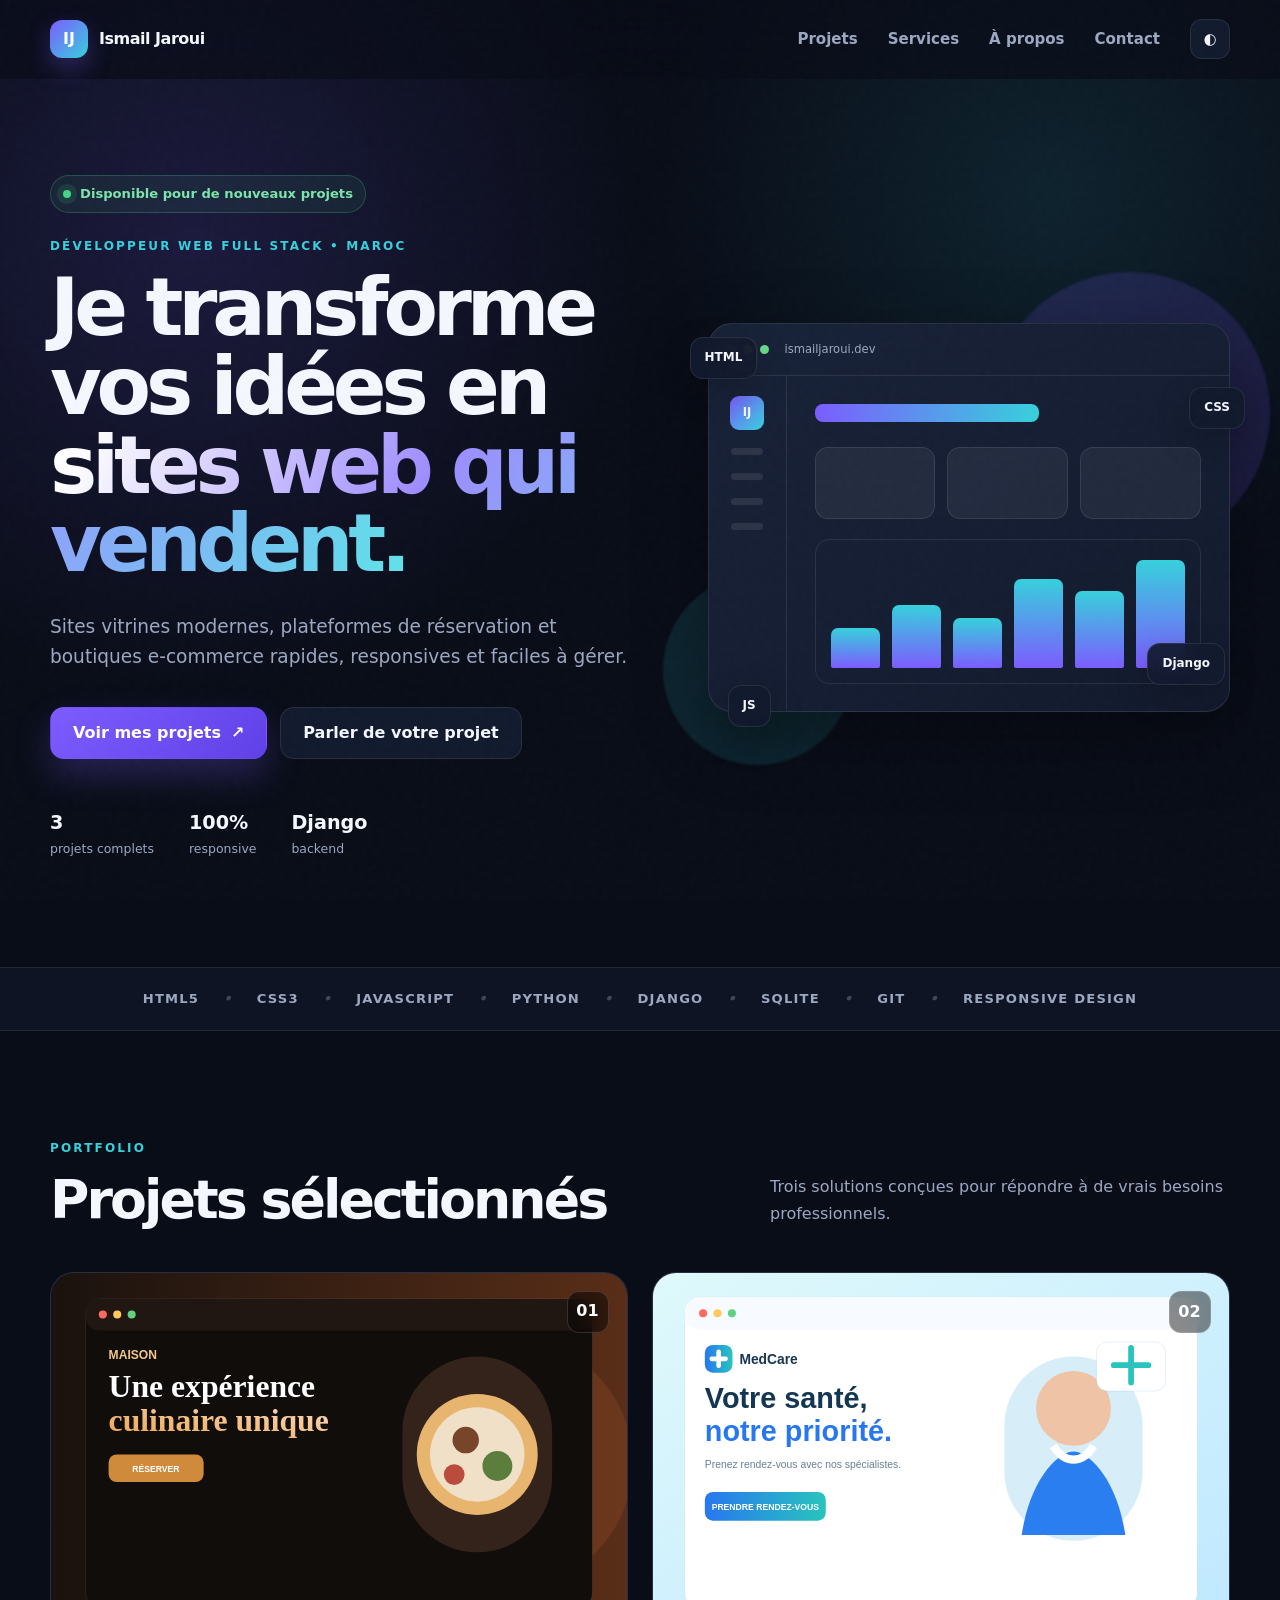
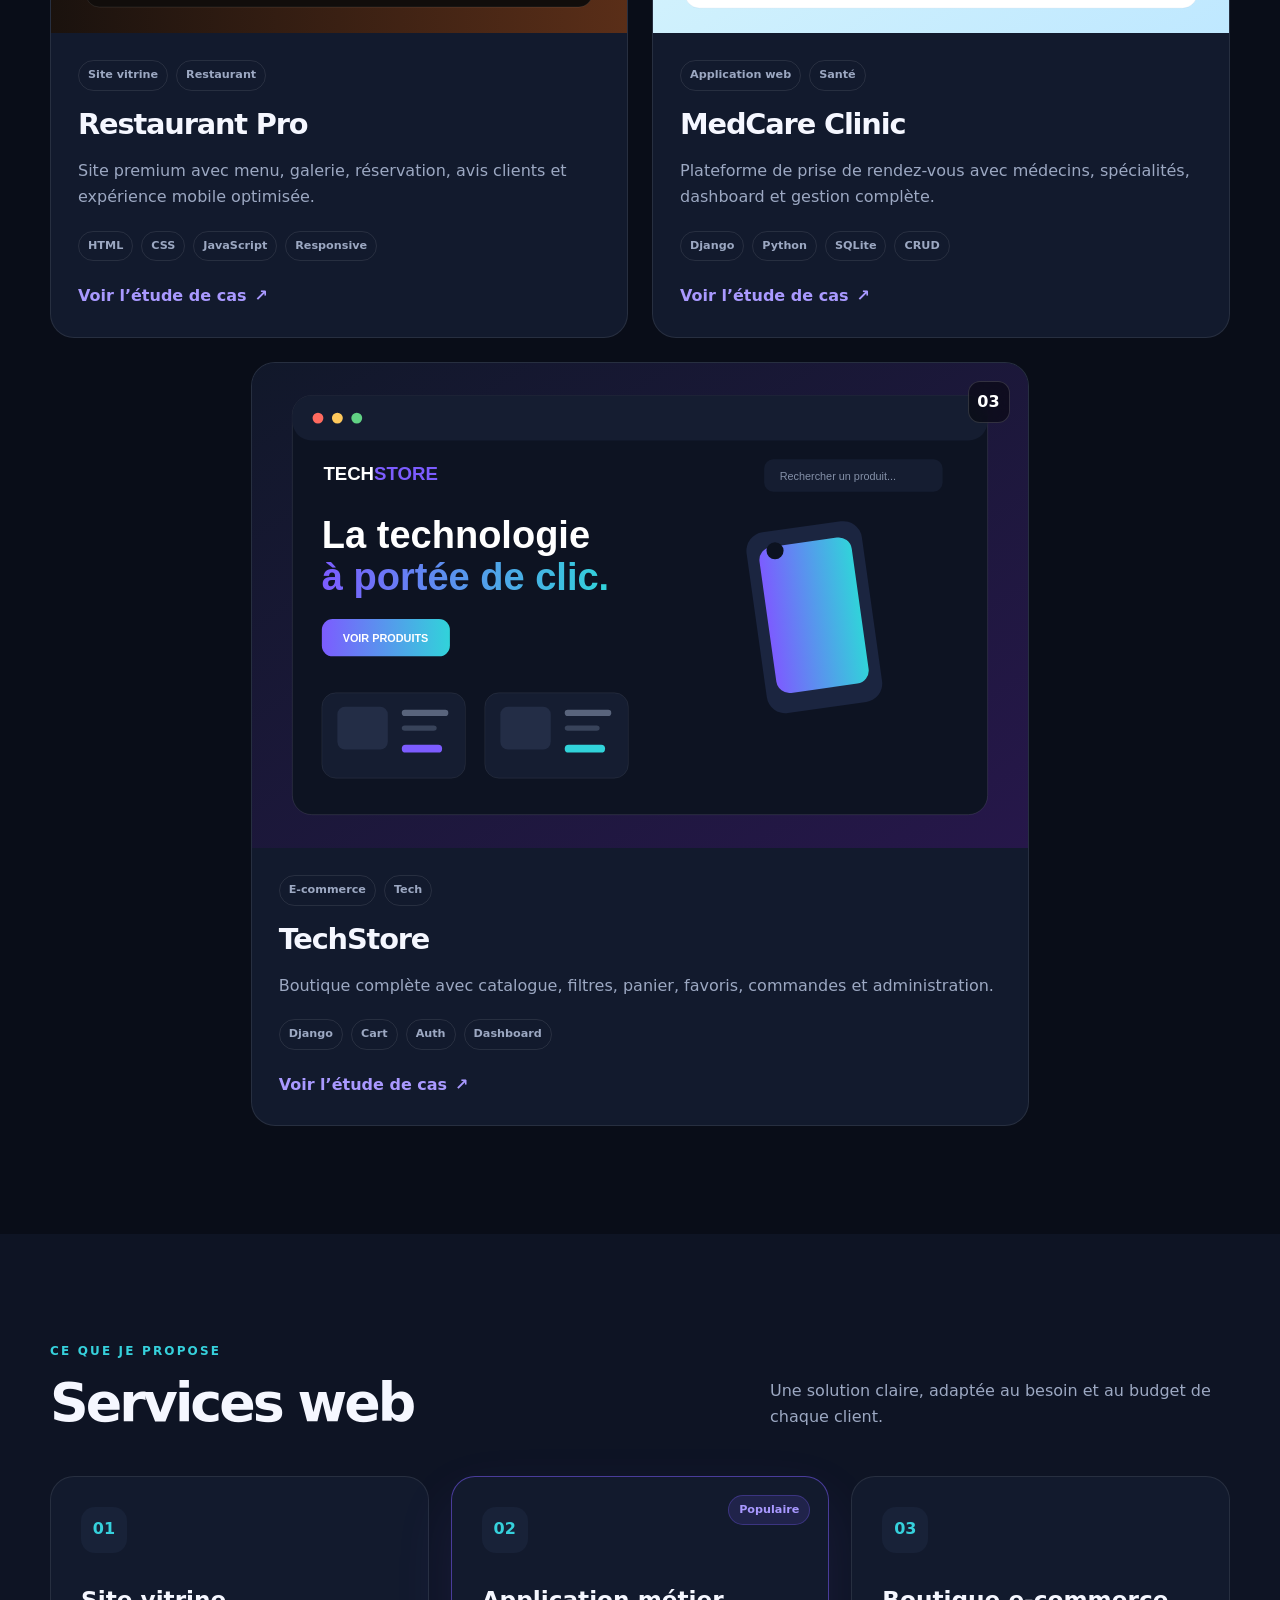
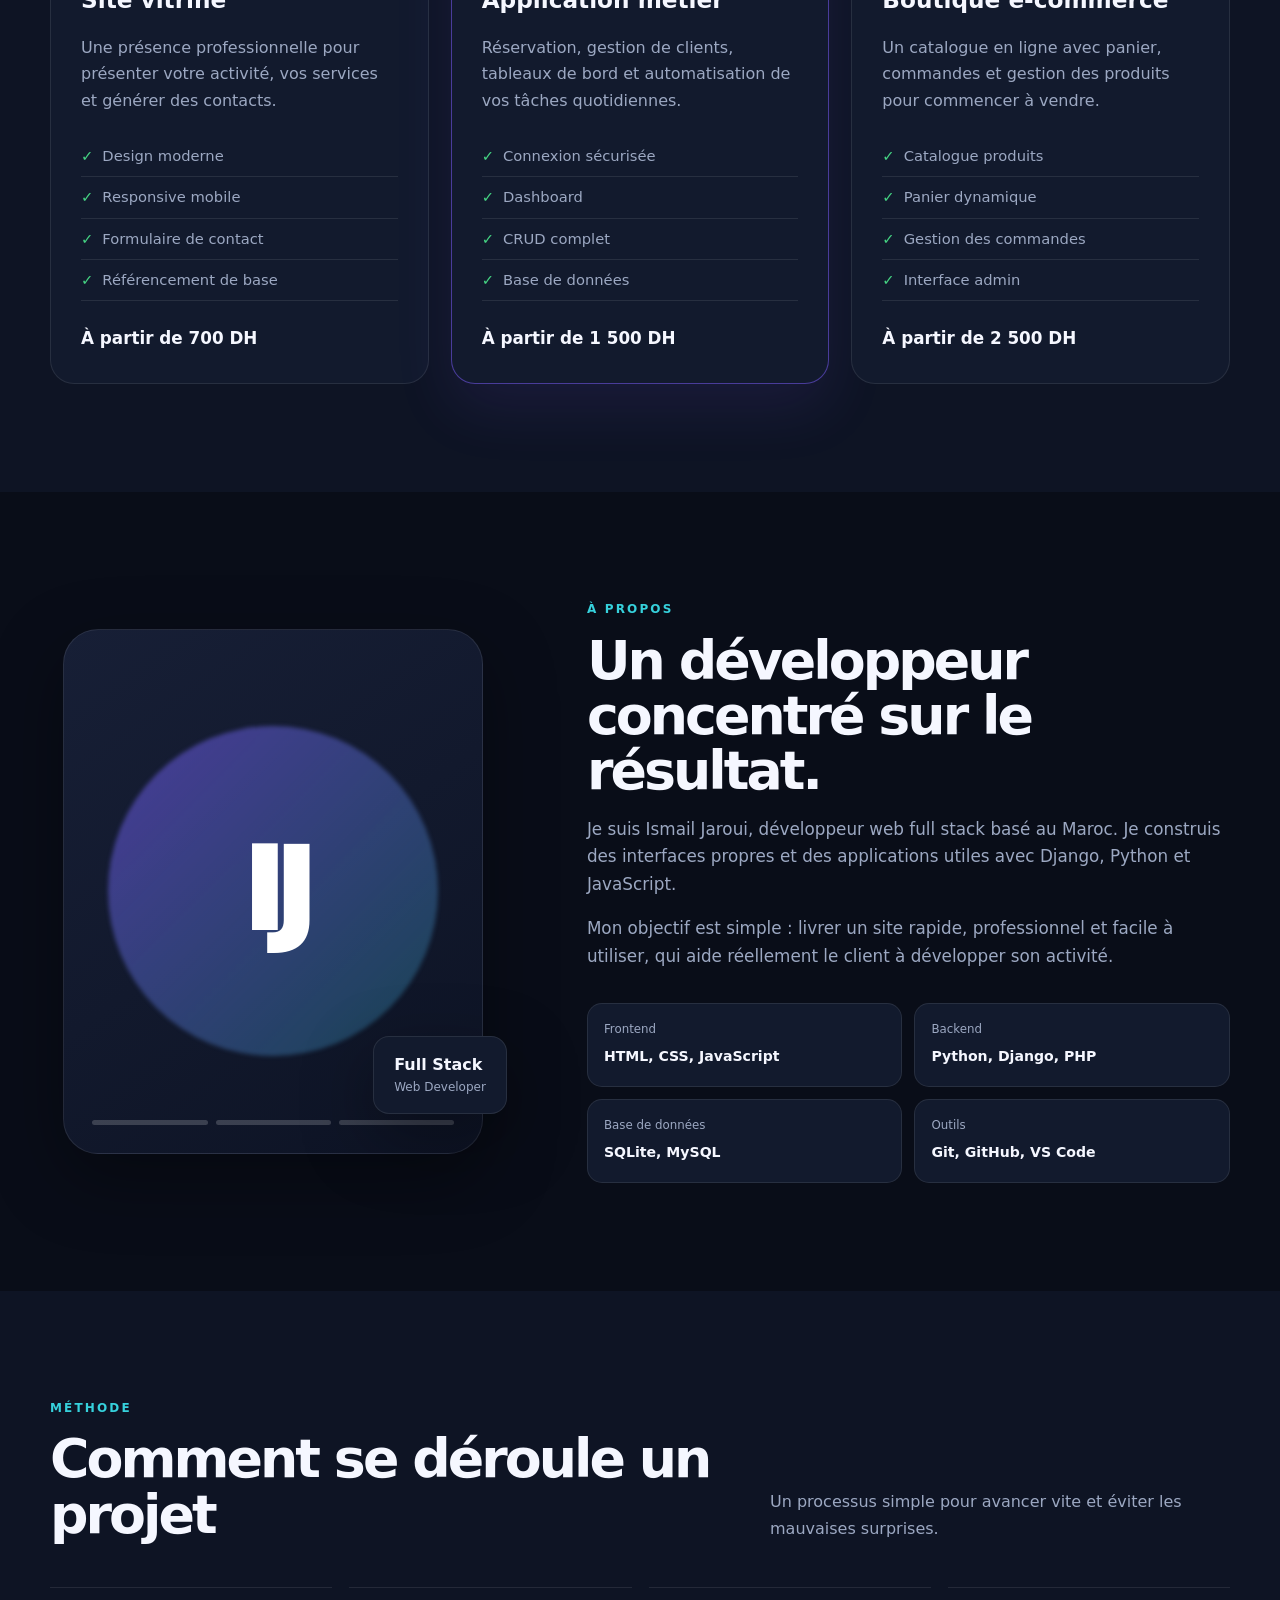
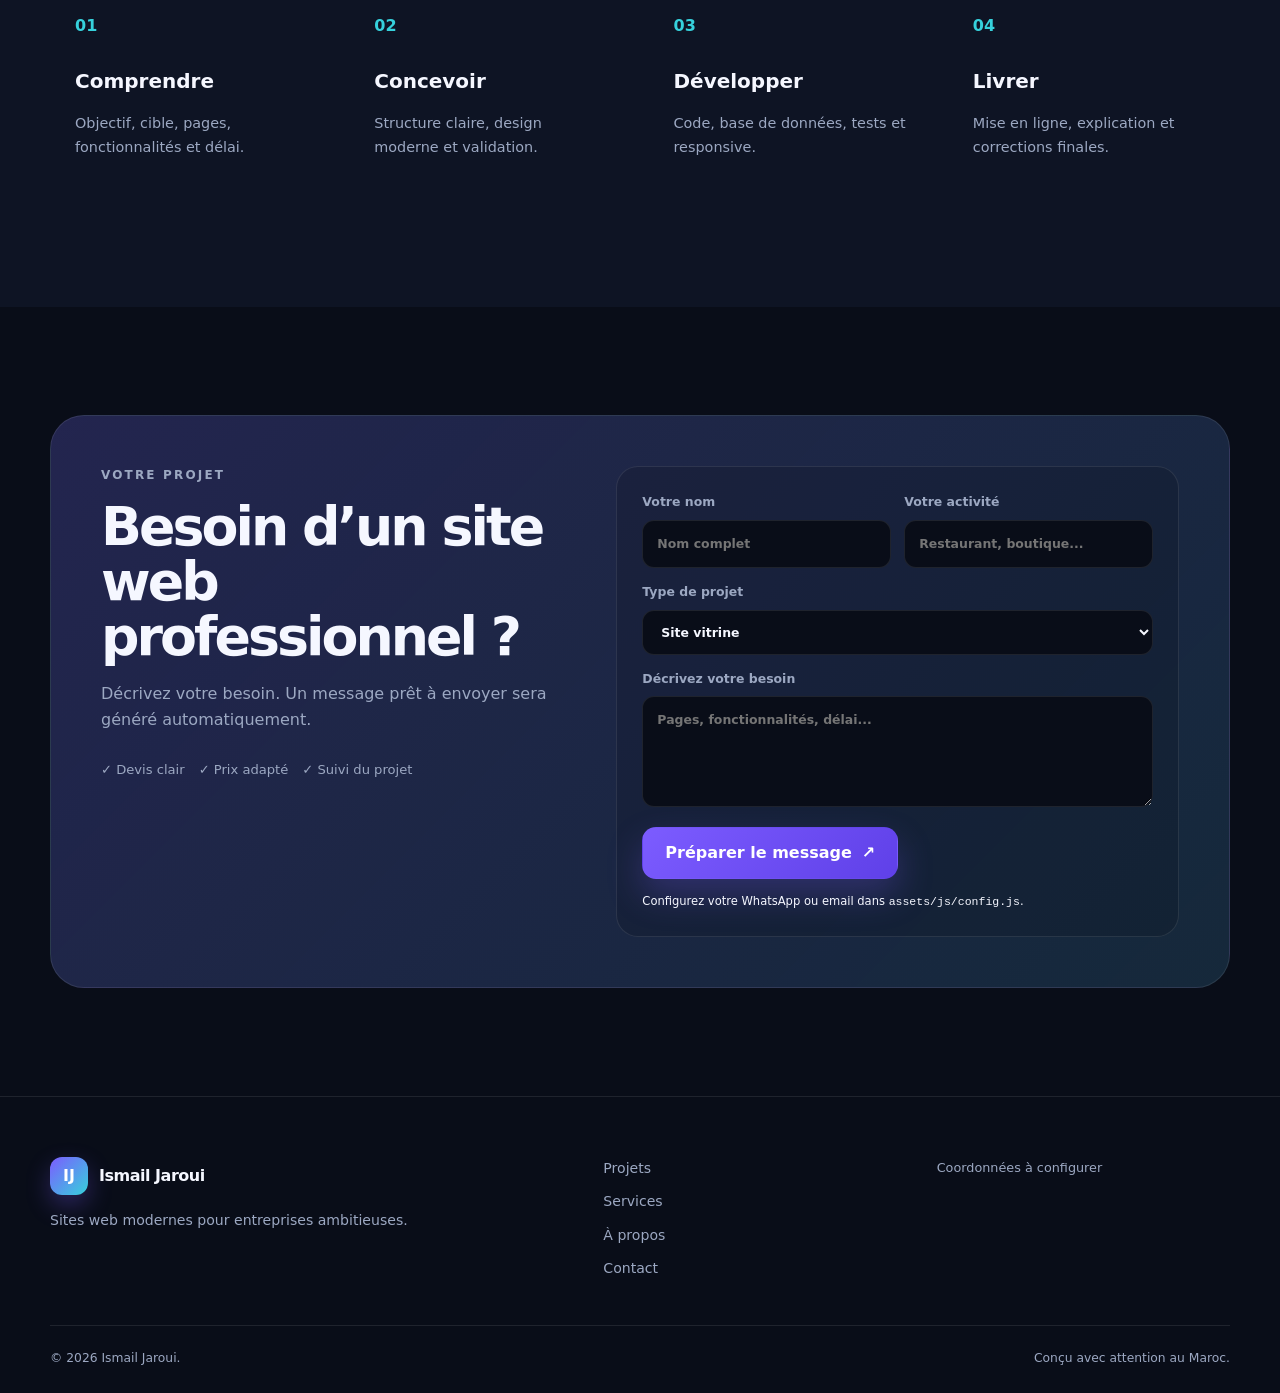
==== index.html @ acb20254 "Add professional portfolio" ====
<!doctype html>
<html lang="fr" data-theme="dark">
<head>
  <meta charset="utf-8">
  <meta name="viewport" content="width=device-width, initial-scale=1">
  <meta name="description" content="Portfolio d'Ismail Jaroui, développeur web full stack au Maroc. Sites vitrines, plateformes de réservation et boutiques e-commerce.">
  <meta name="theme-color" content="#0b1020">
  <title>Ismail Jaroui — Développeur Web Full Stack</title>
  <link rel="icon" href="assets/images/favicon.svg" type="image/svg+xml">
  <link rel="stylesheet" href="assets/css/style.css">
</head>
<body>
  <a class="skip-link" href="#main">Aller au contenu</a>
  <div class="noise" aria-hidden="true"></div>

  <header class="site-header" id="top">
    <div class="container nav-wrap">
      <a class="brand" href="#top" aria-label="Accueil Ismail Jaroui">
        <span class="brand-mark">IJ</span>
        <span class="brand-text">Ismail Jaroui</span>
      </a>
      <button class="nav-toggle" type="button" aria-label="Ouvrir le menu" aria-expanded="false">
        <span></span><span></span><span></span>
      </button>
      <nav class="main-nav" aria-label="Navigation principale">
        <a href="#projets">Projets</a>
        <a href="#services">Services</a>
        <a href="#apropos">À propos</a>
        <a href="#contact">Contact</a>
        <button class="theme-toggle" type="button" aria-label="Changer le thème"><span>◐</span></button>
      </nav>
    </div>
  </header>

  <main id="main">
    <section class="hero section">
      <div class="container hero-grid">
        <div class="hero-copy reveal">
          <div class="status-pill"><span></span> Disponible pour de nouveaux projets</div>
          <p class="eyebrow">Développeur Web Full Stack • Maroc</p>
          <h1>Je transforme vos idées en <span class="gradient-text">sites web qui vendent.</span></h1>
          <p class="hero-lead">Sites vitrines modernes, plateformes de réservation et boutiques e-commerce rapides, responsives et faciles à gérer.</p>
          <div class="hero-actions">
            <a class="btn btn-primary" href="#projets">Voir mes projets <span>↗</span></a>
            <a class="btn btn-secondary" href="#contact">Parler de votre projet</a>
          </div>
          <div class="hero-stats" aria-label="Chiffres clés">
            <div><strong>3</strong><span>projets complets</span></div>
            <div><strong>100%</strong><span>responsive</span></div>
            <div><strong>Django</strong><span>backend</span></div>
          </div>
        </div>

        <div class="hero-visual reveal delay-1" aria-label="Aperçu du travail">
          <div class="orb orb-one"></div><div class="orb orb-two"></div>
          <div class="browser-card floating-card">
            <div class="browser-top"><i></i><i></i><i></i><span>ismailjaroui.dev</span></div>
            <div class="browser-body">
              <div class="mini-sidebar">
                <div class="mini-logo">IJ</div>
                <span></span><span></span><span></span><span></span>
              </div>
              <div class="mini-content">
                <div class="mini-header"></div>
                <div class="mini-metrics"><b></b><b></b><b></b></div>
                <div class="mini-chart"><span></span><span></span><span></span><span></span><span></span><span></span></div>
              </div>
            </div>
          </div>
          <div class="tech-badge badge-html">HTML</div>
          <div class="tech-badge badge-css">CSS</div>
          <div class="tech-badge badge-js">JS</div>
          <div class="tech-badge badge-django">Django</div>
        </div>
      </div>
    </section>

    <section class="trust-strip" aria-label="Technologies utilisées">
      <div class="container marquee">
        <span>HTML5</span><i>•</i><span>CSS3</span><i>•</i><span>JavaScript</span><i>•</i><span>Python</span><i>•</i><span>Django</span><i>•</i><span>SQLite</span><i>•</i><span>Git</span><i>•</i><span>Responsive Design</span>
      </div>
    </section>

    <section class="section" id="projets">
      <div class="container">
        <div class="section-head reveal">
          <div><p class="eyebrow">Portfolio</p><h2>Projets sélectionnés</h2></div>
          <p>Trois solutions conçues pour répondre à de vrais besoins professionnels.</p>
        </div>

        <div class="project-grid">
          <article class="project-card reveal">
            <a class="project-media restaurant" href="projects/restaurant.html" aria-label="Voir le projet Restaurant Pro">
              <img src="assets/images/restaurant-preview.svg" alt="Aperçu du site Restaurant Pro">
              <span class="project-number">01</span>
            </a>
            <div class="project-body">
              <div class="project-meta"><span>Site vitrine</span><span>Restaurant</span></div>
              <h3>Restaurant Pro</h3>
              <p>Site premium avec menu, galerie, réservation, avis clients et expérience mobile optimisée.</p>
              <div class="tags"><span>HTML</span><span>CSS</span><span>JavaScript</span><span>Responsive</span></div>
              <a class="text-link" href="projects/restaurant.html">Voir l’étude de cas <span>↗</span></a>
            </div>
          </article>

          <article class="project-card reveal delay-1">
            <a class="project-media medcare" href="projects/medcare.html" aria-label="Voir le projet MedCare Clinic">
              <img src="assets/images/medcare-preview.svg" alt="Aperçu de MedCare Clinic">
              <span class="project-number">02</span>
            </a>
            <div class="project-body">
              <div class="project-meta"><span>Application web</span><span>Santé</span></div>
              <h3>MedCare Clinic</h3>
              <p>Plateforme de prise de rendez-vous avec médecins, spécialités, dashboard et gestion complète.</p>
              <div class="tags"><span>Django</span><span>Python</span><span>SQLite</span><span>CRUD</span></div>
              <a class="text-link" href="projects/medcare.html">Voir l’étude de cas <span>↗</span></a>
            </div>
          </article>

          <article class="project-card reveal delay-2">
            <a class="project-media techstore" href="projects/techstore.html" aria-label="Voir le projet TechStore">
              <img src="assets/images/techstore-preview.svg" alt="Aperçu de TechStore E-commerce">
              <span class="project-number">03</span>
            </a>
            <div class="project-body">
              <div class="project-meta"><span>E-commerce</span><span>Tech</span></div>
              <h3>TechStore</h3>
              <p>Boutique complète avec catalogue, filtres, panier, favoris, commandes et administration.</p>
              <div class="tags"><span>Django</span><span>Cart</span><span>Auth</span><span>Dashboard</span></div>
              <a class="text-link" href="projects/techstore.html">Voir l’étude de cas <span>↗</span></a>
            </div>
          </article>
        </div>
      </div>
    </section>

    <section class="section services-section" id="services">
      <div class="container">
        <div class="section-head reveal">
          <div><p class="eyebrow">Ce que je propose</p><h2>Services web</h2></div>
          <p>Une solution claire, adaptée au besoin et au budget de chaque client.</p>
        </div>
        <div class="services-grid">
          <article class="service-card reveal"><span class="service-icon">01</span><h3>Site vitrine</h3><p>Une présence professionnelle pour présenter votre activité, vos services et générer des contacts.</p><ul><li>Design moderne</li><li>Responsive mobile</li><li>Formulaire de contact</li><li>Référencement de base</li></ul><strong>À partir de 700 DH</strong></article>
          <article class="service-card featured reveal delay-1"><div class="popular">Populaire</div><span class="service-icon">02</span><h3>Application métier</h3><p>Réservation, gestion de clients, tableaux de bord et automatisation de vos tâches quotidiennes.</p><ul><li>Connexion sécurisée</li><li>Dashboard</li><li>CRUD complet</li><li>Base de données</li></ul><strong>À partir de 1 500 DH</strong></article>
          <article class="service-card reveal delay-2"><span class="service-icon">03</span><h3>Boutique e-commerce</h3><p>Un catalogue en ligne avec panier, commandes et gestion des produits pour commencer à vendre.</p><ul><li>Catalogue produits</li><li>Panier dynamique</li><li>Gestion des commandes</li><li>Interface admin</li></ul><strong>À partir de 2 500 DH</strong></article>
        </div>
      </div>
    </section>

    <section class="section about-section" id="apropos">
      <div class="container about-grid">
        <div class="about-visual reveal">
          <div class="portrait-card">
            <div class="portrait-initials">IJ</div>
            <div class="portrait-lines"><span></span><span></span><span></span></div>
          </div>
          <div class="experience-chip"><strong>Full Stack</strong><span>Web Developer</span></div>
        </div>
        <div class="about-copy reveal delay-1">
          <p class="eyebrow">À propos</p>
          <h2>Un développeur concentré sur le résultat.</h2>
          <p>Je suis Ismail Jaroui, développeur web full stack basé au Maroc. Je construis des interfaces propres et des applications utiles avec Django, Python et JavaScript.</p>
          <p>Mon objectif est simple : livrer un site rapide, professionnel et facile à utiliser, qui aide réellement le client à développer son activité.</p>
          <div class="skill-list">
            <div><span>Frontend</span><strong>HTML, CSS, JavaScript</strong></div>
            <div><span>Backend</span><strong>Python, Django, PHP</strong></div>
            <div><span>Base de données</span><strong>SQLite, MySQL</strong></div>
            <div><span>Outils</span><strong>Git, GitHub, VS Code</strong></div>
          </div>
        </div>
      </div>
    </section>

    <section class="section process-section">
      <div class="container">
        <div class="section-head reveal"><div><p class="eyebrow">Méthode</p><h2>Comment se déroule un projet</h2></div><p>Un processus simple pour avancer vite et éviter les mauvaises surprises.</p></div>
        <div class="process-grid">
          <div class="process-step reveal"><span>01</span><h3>Comprendre</h3><p>Objectif, cible, pages, fonctionnalités et délai.</p></div>
          <div class="process-step reveal delay-1"><span>02</span><h3>Concevoir</h3><p>Structure claire, design moderne et validation.</p></div>
          <div class="process-step reveal delay-2"><span>03</span><h3>Développer</h3><p>Code, base de données, tests et responsive.</p></div>
          <div class="process-step reveal delay-3"><span>04</span><h3>Livrer</h3><p>Mise en ligne, explication et corrections finales.</p></div>
        </div>
      </div>
    </section>

    <section class="section contact-section" id="contact">
      <div class="container contact-card reveal">
        <div class="contact-copy">
          <p class="eyebrow">Votre projet</p>
          <h2>Besoin d’un site web professionnel ?</h2>
          <p>Décrivez votre besoin. Un message prêt à envoyer sera généré automatiquement.</p>
          <div class="contact-points"><span>✓ Devis clair</span><span>✓ Prix adapté</span><span>✓ Suivi du projet</span></div>
        </div>
        <form class="contact-form" id="contactForm">
          <div class="form-row">
            <label>Votre nom<input type="text" id="name" placeholder="Nom complet" required></label>
            <label>Votre activité<input type="text" id="business" placeholder="Restaurant, boutique..." required></label>
          </div>
          <label>Type de projet<select id="projectType"><option>Site vitrine</option><option>Application de réservation</option><option>Boutique e-commerce</option><option>Autre projet</option></select></label>
          <label>Décrivez votre besoin<textarea id="message" rows="4" placeholder="Pages, fonctionnalités, délai..." required></textarea></label>
          <div class="form-actions">
            <button class="btn btn-primary" type="submit">Préparer le message <span>↗</span></button>
            <button class="btn btn-secondary hidden" type="button" id="copyMessage">Copier le message</button>
          </div>
          <p class="form-note" id="formNote">Configurez votre WhatsApp ou email dans <code>assets/js/config.js</code>.</p>
        </form>
      </div>
    </section>
  </main>

  <footer class="site-footer">
    <div class="container footer-grid">
      <div><a class="brand" href="#top"><span class="brand-mark">IJ</span><span class="brand-text">Ismail Jaroui</span></a><p>Sites web modernes pour entreprises ambitieuses.</p></div>
      <div class="footer-links"><a href="#projets">Projets</a><a href="#services">Services</a><a href="#apropos">À propos</a><a href="#contact">Contact</a></div>
      <div class="social-links" id="socialLinks"></div>
    </div>
    <div class="container footer-bottom"><span>© <span id="year"></span> Ismail Jaroui.</span><span>Conçu avec attention au Maroc.</span></div>
  </footer>

  <div class="toast" id="toast" role="status" aria-live="polite"></div>
  <script src="assets/js/config.js"></script>
  <script src="assets/js/main.js"></script>
</body>
</html>
---- assets/css/style.css ----
:root{--bg:#090d18;--bg-2:#0e1424;--surface:#121a2d;--surface-2:#182238;--text:#f5f7ff;--muted:#9ca8c2;--line:rgba(255,255,255,.09);--primary:#7c5cff;--primary-2:#36d1dc;--success:#45d483;--shadow:0 24px 70px rgba(0,0,0,.35);--radius:24px;--container:1180px}
html[data-theme="light"]{--bg:#f5f7fb;--bg-2:#eef1f7;--surface:#fff;--surface-2:#f4f6fb;--text:#11172a;--muted:#667089;--line:rgba(17,23,42,.1);--shadow:0 24px 70px rgba(34,47,74,.12)}
*{box-sizing:border-box}html{scroll-behavior:smooth}body{margin:0;background:var(--bg);color:var(--text);font-family:Inter,ui-sans-serif,system-ui,-apple-system,BlinkMacSystemFont,"Segoe UI",sans-serif;line-height:1.65;overflow-x:hidden}a{color:inherit;text-decoration:none}img{max-width:100%;display:block}button,input,select,textarea{font:inherit}.container{width:min(calc(100% - 40px),var(--container));margin:auto}.section{padding:108px 0}.noise{position:fixed;inset:0;opacity:.025;pointer-events:none;z-index:999;background-image:url("data:image/svg+xml,%3Csvg viewBox='0 0 180 180' xmlns='http://www.w3.org/2000/svg'%3E%3Cfilter id='n'%3E%3CfeTurbulence type='fractalNoise' baseFrequency='.8' numOctaves='3' stitchTiles='stitch'/%3E%3C/filter%3E%3Crect width='100%25' height='100%25' filter='url(%23n)' opacity='.8'/%3E%3C/svg%3E")}.skip-link{position:fixed;left:10px;top:-100px;background:#fff;color:#000;padding:10px 14px;z-index:1000}.skip-link:focus{top:10px}.site-header{position:fixed;top:0;left:0;right:0;z-index:100;background:rgba(9,13,24,.68);backdrop-filter:blur(18px);border-bottom:1px solid transparent;transition:.25s}.site-header.scrolled{border-color:var(--line);background:rgba(9,13,24,.88)}html[data-theme="light"] .site-header{background:rgba(245,247,251,.8)}.nav-wrap{height:78px;display:flex;align-items:center;justify-content:space-between}.brand{display:inline-flex;align-items:center;gap:11px;font-weight:800}.brand-mark{width:38px;height:38px;border-radius:12px;display:grid;place-items:center;color:#fff;background:linear-gradient(135deg,var(--primary),var(--primary-2));box-shadow:0 10px 25px rgba(124,92,255,.3)}.brand-text{letter-spacing:-.03em}.main-nav{display:flex;align-items:center;gap:30px;font-size:.94rem;font-weight:650}.main-nav>a{color:var(--muted);transition:.2s}.main-nav>a:hover{color:var(--text)}.theme-toggle{width:40px;height:40px;border:1px solid var(--line);color:var(--text);background:var(--surface);border-radius:12px;cursor:pointer}.nav-toggle{display:none;border:0;background:none;padding:8px}.nav-toggle span{display:block;width:24px;height:2px;background:var(--text);margin:5px}.hero{min-height:880px;padding-top:175px;display:flex;align-items:center;background:radial-gradient(circle at 15% 25%,rgba(124,92,255,.16),transparent 34%),radial-gradient(circle at 82% 20%,rgba(54,209,220,.11),transparent 30%)}.hero-grid{display:grid;grid-template-columns:1.05fr .95fr;align-items:center;gap:80px}.status-pill{display:inline-flex;align-items:center;gap:9px;border:1px solid rgba(69,212,131,.25);background:rgba(69,212,131,.08);color:#7ce5aa;padding:7px 12px;border-radius:999px;font-size:.82rem;font-weight:700;margin-bottom:24px}.status-pill span{width:8px;height:8px;border-radius:50%;background:var(--success);box-shadow:0 0 0 6px rgba(69,212,131,.12)}.eyebrow{text-transform:uppercase;letter-spacing:.18em;font-size:.75rem;font-weight:800;color:var(--primary-2);margin:0 0 13px}.hero h1{font-size:clamp(3.2rem,6.2vw,6.3rem);line-height:.99;letter-spacing:-.065em;margin:0 0 28px;max-width:870px}.gradient-text{background:linear-gradient(120deg,#fff 5%,#9e8cff 44%,#5ee4e9);-webkit-background-clip:text;background-clip:text;color:transparent}html[data-theme="light"] .gradient-text{background:linear-gradient(120deg,#11172a,#6b48ff,#008f9a);-webkit-background-clip:text;background-clip:text;color:transparent}.hero-lead{font-size:1.16rem;color:var(--muted);max-width:650px;margin:0 0 34px}.hero-actions{display:flex;gap:13px;flex-wrap:wrap}.btn{display:inline-flex;align-items:center;justify-content:center;gap:10px;min-height:52px;padding:0 22px;border-radius:14px;border:1px solid transparent;font-weight:800;cursor:pointer;transition:transform .2s,box-shadow .2s,border .2s}.btn:hover{transform:translateY(-2px)}.btn-primary{color:#fff;background:linear-gradient(135deg,var(--primary),#5f40e8);box-shadow:0 16px 35px rgba(124,92,255,.26)}.btn-secondary{background:var(--surface);border-color:var(--line);color:var(--text)}.hero-stats{display:flex;gap:35px;margin-top:48px}.hero-stats div{display:flex;flex-direction:column}.hero-stats strong{font-size:1.2rem}.hero-stats span{font-size:.78rem;color:var(--muted)}.hero-visual{position:relative;min-height:520px;display:grid;place-items:center}.browser-card{width:100%;max-width:550px;border:1px solid var(--line);border-radius:24px;background:linear-gradient(145deg,var(--surface-2),var(--surface));box-shadow:var(--shadow);overflow:hidden;position:relative;z-index:2}.browser-top{height:52px;border-bottom:1px solid var(--line);display:flex;align-items:center;gap:8px;padding:0 17px}.browser-top i{width:9px;height:9px;border-radius:50%;background:#ff6f61}.browser-top i:nth-child(2){background:#ffcc5c}.browser-top i:nth-child(3){background:#6bdb91}.browser-top span{margin-left:8px;color:var(--muted);font-size:.72rem}.browser-body{height:335px;display:grid;grid-template-columns:78px 1fr}.mini-sidebar{border-right:1px solid var(--line);padding:20px 14px;display:flex;flex-direction:column;align-items:center;gap:18px}.mini-logo{width:34px;height:34px;border-radius:9px;background:linear-gradient(135deg,var(--primary),var(--primary-2));display:grid;place-items:center;font-size:.72rem;font-weight:900}.mini-sidebar span{width:32px;height:7px;border-radius:10px;background:var(--line)}.mini-content{padding:28px}.mini-header{width:58%;height:18px;background:linear-gradient(90deg,var(--primary),var(--primary-2));border-radius:8px;margin-bottom:25px}.mini-metrics{display:grid;grid-template-columns:repeat(3,1fr);gap:12px}.mini-metrics b{height:72px;background:rgba(255,255,255,.06);border:1px solid var(--line);border-radius:13px}.mini-chart{height:145px;margin-top:20px;border:1px solid var(--line);border-radius:14px;padding:15px;display:flex;align-items:flex-end;gap:12px}.mini-chart span{flex:1;background:linear-gradient(var(--primary-2),var(--primary));border-radius:7px 7px 2px 2px}.mini-chart span:nth-child(1){height:35%}.mini-chart span:nth-child(2){height:55%}.mini-chart span:nth-child(3){height:44%}.mini-chart span:nth-child(4){height:78%}.mini-chart span:nth-child(5){height:68%}.mini-chart span:nth-child(6){height:95%}.floating-card{animation:float 5s ease-in-out infinite}.orb{position:absolute;border-radius:50%;filter:blur(1px)}.orb-one{width:280px;height:280px;background:rgba(124,92,255,.17);top:15px;right:-40px}.orb-two{width:190px;height:190px;background:rgba(54,209,220,.12);bottom:12px;left:-45px}.tech-badge{position:absolute;z-index:3;border:1px solid var(--line);background:rgba(18,26,45,.92);backdrop-filter:blur(12px);border-radius:13px;padding:10px 14px;font-size:.75rem;font-weight:900;box-shadow:0 12px 35px rgba(0,0,0,.2)}html[data-theme="light"] .tech-badge{background:rgba(255,255,255,.9)}.badge-html{left:-18px;top:80px}.badge-css{right:-15px;top:130px}.badge-js{left:20px;bottom:50px}.badge-django{right:5px;bottom:92px}@keyframes float{50%{transform:translateY(-12px)}}.trust-strip{padding:20px 0;border-top:1px solid var(--line);border-bottom:1px solid var(--line);background:var(--bg-2);overflow:hidden}.marquee{display:flex;align-items:center;justify-content:center;gap:24px;color:var(--muted);font-size:.82rem;font-weight:800;letter-spacing:.09em;text-transform:uppercase;white-space:nowrap}.marquee i{opacity:.35}.section-head{display:flex;justify-content:space-between;align-items:flex-end;gap:30px;margin-bottom:45px}.section-head h2,.about-copy h2,.contact-copy h2{font-size:clamp(2.3rem,4.2vw,4.2rem);line-height:1.03;letter-spacing:-.055em;margin:0}.section-head>p{max-width:460px;color:var(--muted);margin:0}.project-grid{display:grid;grid-template-columns:repeat(12,1fr);gap:24px}.project-card{grid-column:span 6;background:var(--surface);border:1px solid var(--line);border-radius:var(--radius);overflow:hidden;transition:.3s}.project-card:hover{transform:translateY(-5px);box-shadow:var(--shadow)}.project-card:nth-child(3){grid-column:3/span 8}.project-media{position:relative;display:block;aspect-ratio:16/10;overflow:hidden;background:var(--surface-2)}.project-media img{width:100%;height:100%;object-fit:cover;transition:transform .55s}.project-card:hover .project-media img{transform:scale(1.035)}.project-number{position:absolute;right:18px;top:18px;width:42px;height:42px;display:grid;place-items:center;border-radius:12px;background:rgba(0,0,0,.45);color:#fff;border:1px solid rgba(255,255,255,.15);backdrop-filter:blur(10px);font-weight:900}.project-body{padding:27px}.project-meta{display:flex;gap:8px;margin-bottom:10px}.project-meta span,.tags span{font-size:.7rem;font-weight:800;padding:5px 9px;border-radius:999px;border:1px solid var(--line);color:var(--muted)}.project-body h3{font-size:1.8rem;letter-spacing:-.04em;margin:0 0 10px}.project-body p{color:var(--muted);margin:0 0 20px}.tags{display:flex;flex-wrap:wrap;gap:8px;margin-bottom:22px}.text-link{display:inline-flex;gap:8px;font-weight:850;color:#a999ff}.services-section{background:var(--bg-2)}.services-grid{display:grid;grid-template-columns:repeat(3,1fr);gap:22px}.service-card{position:relative;background:var(--surface);border:1px solid var(--line);border-radius:var(--radius);padding:30px}.service-card.featured{border-color:rgba(124,92,255,.52);box-shadow:0 25px 60px rgba(124,92,255,.1)}.popular{position:absolute;right:18px;top:18px;background:rgba(124,92,255,.14);color:#a999ff;border:1px solid rgba(124,92,255,.3);padding:5px 10px;border-radius:999px;font-size:.7rem;font-weight:900}.service-icon{display:grid;place-items:center;width:46px;height:46px;border-radius:14px;background:var(--surface-2);color:var(--primary-2);font-weight:900;margin-bottom:28px}.service-card h3{font-size:1.45rem;margin:0 0 12px}.service-card p{color:var(--muted)}.service-card ul{list-style:none;padding:0;margin:22px 0}.service-card li{padding:8px 0;border-bottom:1px solid var(--line);color:var(--muted);font-size:.92rem}.service-card li:before{content:"✓";color:var(--success);margin-right:9px}.service-card strong{display:block;margin-top:24px;font-size:1.05rem}.about-grid{display:grid;grid-template-columns:.82fr 1.18fr;gap:90px;align-items:center}.about-visual{position:relative;min-height:500px;display:grid;place-items:center}.portrait-card{width:min(100%,420px);aspect-ratio:4/5;background:linear-gradient(145deg,#171f36,#0d1324);border:1px solid var(--line);border-radius:35px;display:grid;place-items:center;box-shadow:var(--shadow);overflow:hidden;position:relative}.portrait-card:before{content:"";position:absolute;width:330px;height:330px;border-radius:50%;background:linear-gradient(135deg,rgba(124,92,255,.5),rgba(54,209,220,.25));filter:blur(2px)}.portrait-initials{position:relative;font-size:7rem;font-weight:950;letter-spacing:-.09em;color:#fff}.portrait-lines{position:absolute;left:28px;bottom:28px;right:28px;display:flex;gap:8px}.portrait-lines span{height:5px;background:rgba(255,255,255,.18);border-radius:5px;flex:1}.experience-chip{position:absolute;right:-10px;bottom:40px;background:var(--surface);border:1px solid var(--line);padding:15px 20px;border-radius:16px;box-shadow:var(--shadow);display:flex;flex-direction:column}.experience-chip span{font-size:.75rem;color:var(--muted)}.about-copy>p:not(.eyebrow){color:var(--muted);font-size:1.05rem}.skill-list{margin-top:32px;display:grid;grid-template-columns:1fr 1fr;gap:12px}.skill-list div{background:var(--surface);border:1px solid var(--line);border-radius:15px;padding:16px}.skill-list span{display:block;color:var(--muted);font-size:.74rem;margin-bottom:4px}.skill-list strong{font-size:.88rem}.process-section{background:var(--bg-2)}.process-grid{display:grid;grid-template-columns:repeat(4,1fr);gap:17px}.process-step{padding:25px;border-top:1px solid var(--line)}.process-step span{color:var(--primary-2);font-weight:900}.process-step h3{font-size:1.25rem;margin:25px 0 8px}.process-step p{color:var(--muted);font-size:.9rem}.contact-card{background:linear-gradient(135deg,rgba(124,92,255,.16),rgba(54,209,220,.08)),var(--surface);border:1px solid var(--line);border-radius:34px;padding:50px;display:grid;grid-template-columns:.9fr 1.1fr;gap:55px}.contact-copy p{color:var(--muted)}.contact-points{display:flex;gap:14px;flex-wrap:wrap;margin-top:25px}.contact-points span{font-size:.82rem;color:var(--muted)}.contact-form{background:rgba(0,0,0,.13);border:1px solid var(--line);border-radius:22px;padding:25px}.form-row{display:grid;grid-template-columns:1fr 1fr;gap:13px}.contact-form label{display:block;font-size:.78rem;font-weight:750;color:var(--muted);margin-bottom:14px}.contact-form input,.contact-form select,.contact-form textarea{width:100%;margin-top:7px;background:var(--bg);color:var(--text);border:1px solid var(--line);border-radius:12px;padding:13px 14px;outline:none}.contact-form input:focus,.contact-form select:focus,.contact-form textarea:focus{border-color:var(--primary)}.form-actions{display:flex;gap:10px;flex-wrap:wrap}.form-note{font-size:.72rem!important;margin:13px 0 0!important}.hidden{display:none!important}.site-footer{border-top:1px solid var(--line);padding:60px 0 25px}.footer-grid{display:grid;grid-template-columns:1.4fr .8fr .8fr;gap:40px}.footer-grid p{color:var(--muted);font-size:.88rem}.footer-links,.social-links{display:flex;flex-direction:column;align-items:flex-start;gap:10px}.footer-links a,.social-links a{color:var(--muted);font-size:.88rem}.footer-links a:hover,.social-links a:hover{color:var(--text)}.footer-bottom{margin-top:45px;padding-top:22px;border-top:1px solid var(--line);display:flex;justify-content:space-between;color:var(--muted);font-size:.77rem}.toast{position:fixed;right:20px;bottom:20px;background:var(--surface);border:1px solid var(--line);border-radius:14px;padding:13px 16px;box-shadow:var(--shadow);transform:translateY(100px);opacity:0;transition:.3s;z-index:200}.toast.show{transform:none;opacity:1}.reveal{opacity:0;transform:translateY(24px);transition:opacity .7s,transform .7s}.reveal.visible{opacity:1;transform:none}.delay-1{transition-delay:.08s}.delay-2{transition-delay:.16s}.delay-3{transition-delay:.24s}
@media(max-width:980px){.hero-grid,.about-grid,.contact-card{grid-template-columns:1fr}.hero{padding-top:145px}.hero-visual{min-height:460px}.services-grid{grid-template-columns:1fr 1fr}.service-card:last-child{grid-column:1/-1}.process-grid{grid-template-columns:1fr 1fr}.about-grid{gap:40px}.about-visual{min-height:420px}.project-card,.project-card:nth-child(3){grid-column:span 12}.footer-grid{grid-template-columns:1fr 1fr}}
@media(max-width:760px){.container{width:min(calc(100% - 28px),var(--container))}.section{padding:78px 0}.nav-toggle{display:block}.main-nav{position:absolute;left:14px;right:14px;top:70px;background:var(--surface);border:1px solid var(--line);border-radius:18px;padding:18px;display:none;flex-direction:column;align-items:stretch;gap:8px;box-shadow:var(--shadow)}.main-nav.open{display:flex}.main-nav>a{padding:10px}.theme-toggle{margin-top:8px}.hero{min-height:auto;padding-top:130px}.hero-grid{gap:45px}.hero h1{font-size:3.25rem}.hero-stats{gap:18px;justify-content:space-between}.hero-visual{min-height:390px}.browser-body{height:280px}.tech-badge{display:none}.marquee{justify-content:flex-start;overflow:hidden}.section-head{display:block}.section-head>p{margin-top:14px}.services-grid,.process-grid,.skill-list,.form-row{grid-template-columns:1fr}.service-card:last-child{grid-column:auto}.contact-card{padding:27px}.contact-form{padding:18px}.footer-grid{grid-template-columns:1fr 1fr}.footer-grid>div:first-child{grid-column:1/-1}.footer-bottom{display:block}.footer-bottom span{display:block;margin:5px 0}.experience-chip{right:0}.project-body{padding:22px}}
@media(max-width:480px){.brand-text{display:none}.hero h1{font-size:2.75rem}.hero-actions .btn{width:100%}.hero-stats{display:grid;grid-template-columns:repeat(3,1fr);gap:8px}.hero-stats div{padding:10px 4px;border:1px solid var(--line);border-radius:10px;text-align:center}.hero-stats strong{font-size:.9rem}.hero-stats span{font-size:.62rem}.hero-visual{min-height:320px}.browser-body{height:220px;grid-template-columns:55px 1fr}.mini-content{padding:18px}.mini-chart{height:100px}.about-visual{min-height:350px}.portrait-card{width:290px}.portrait-initials{font-size:5rem}.footer-grid{grid-template-columns:1fr}.contact-card{border-radius:24px}}
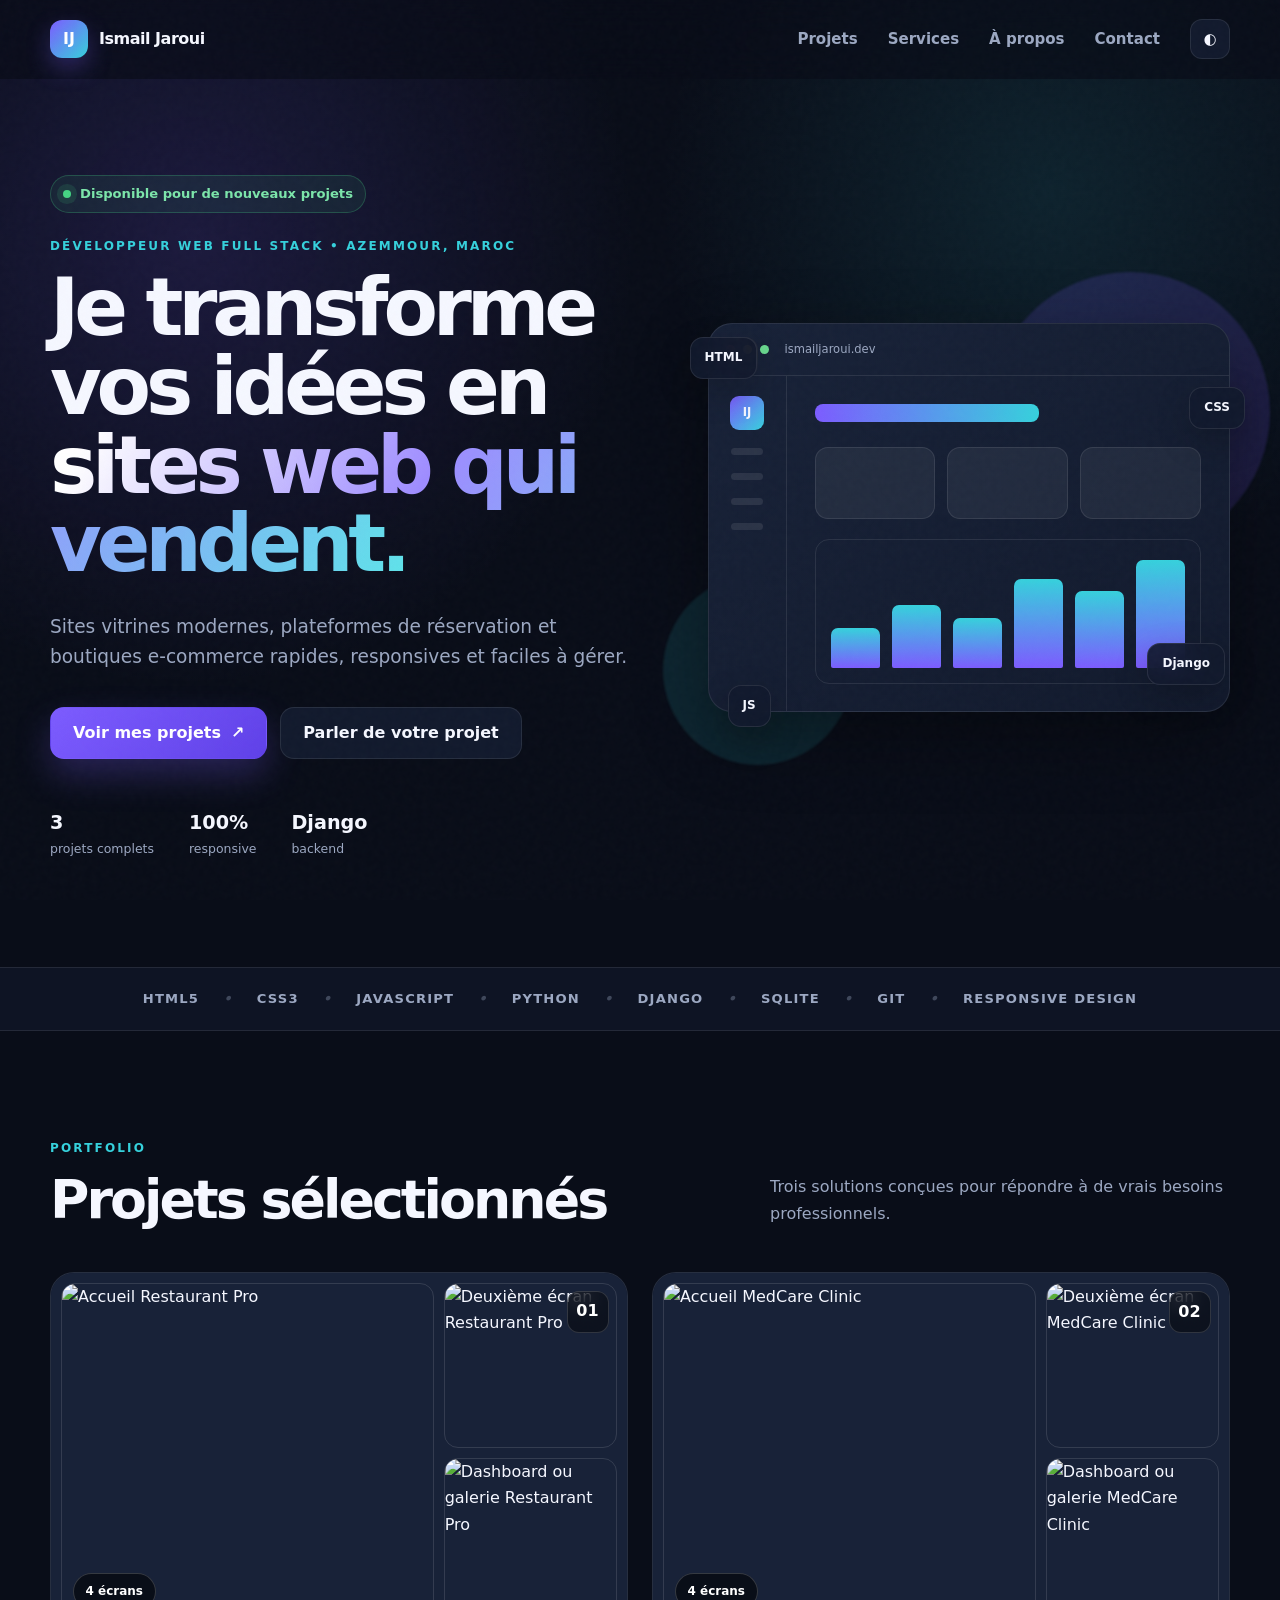
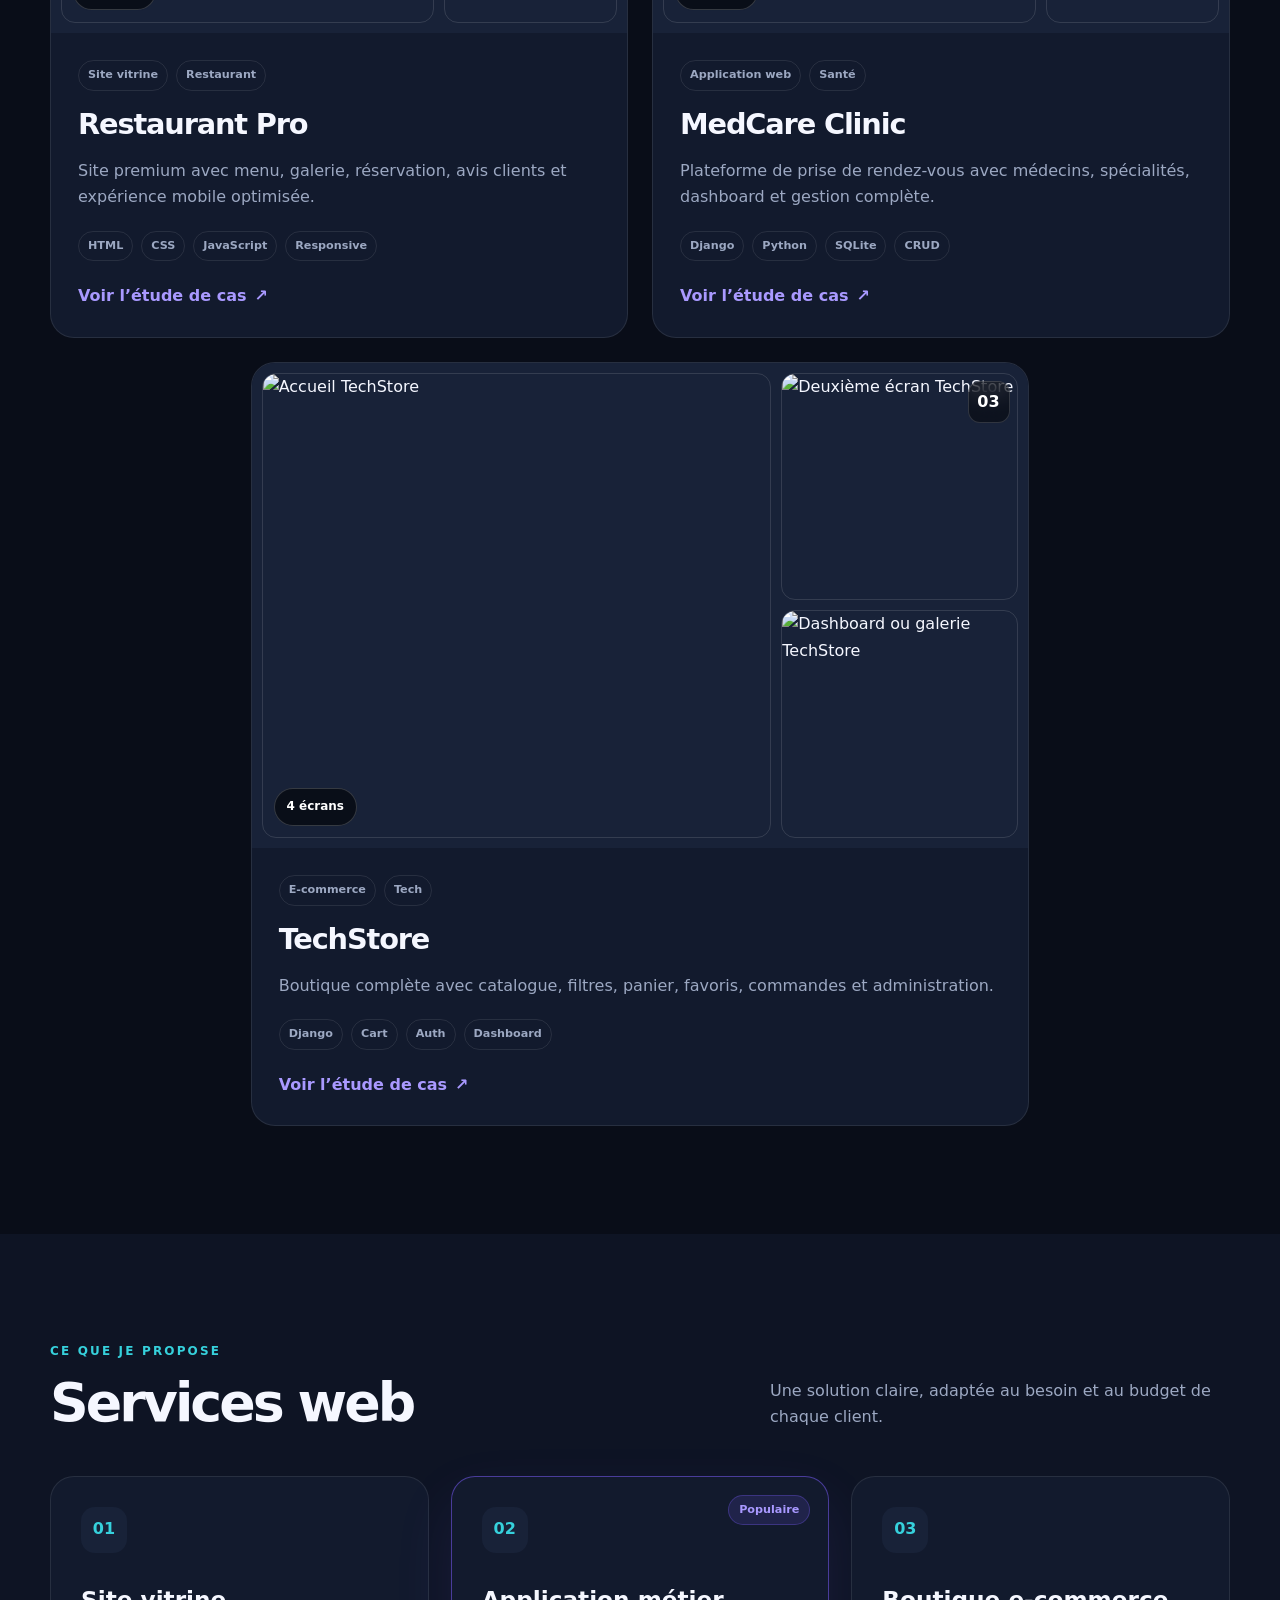
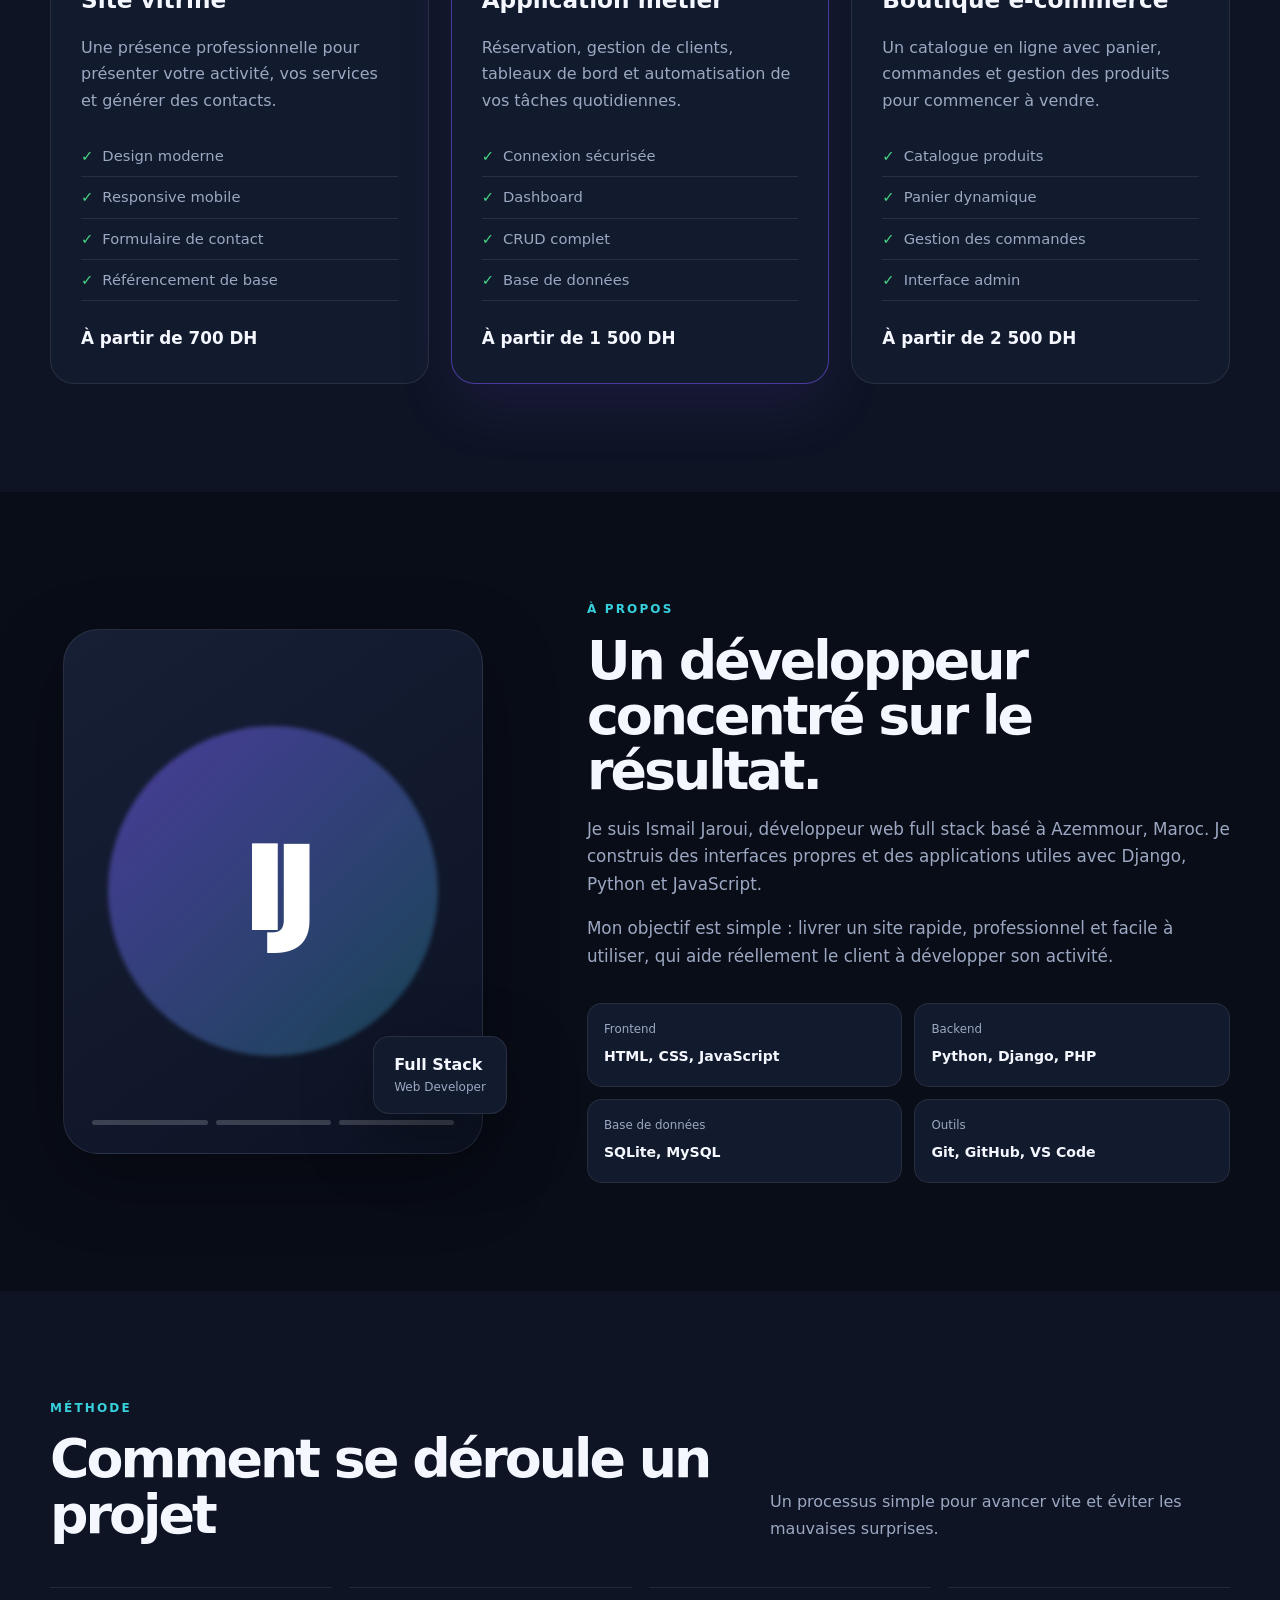
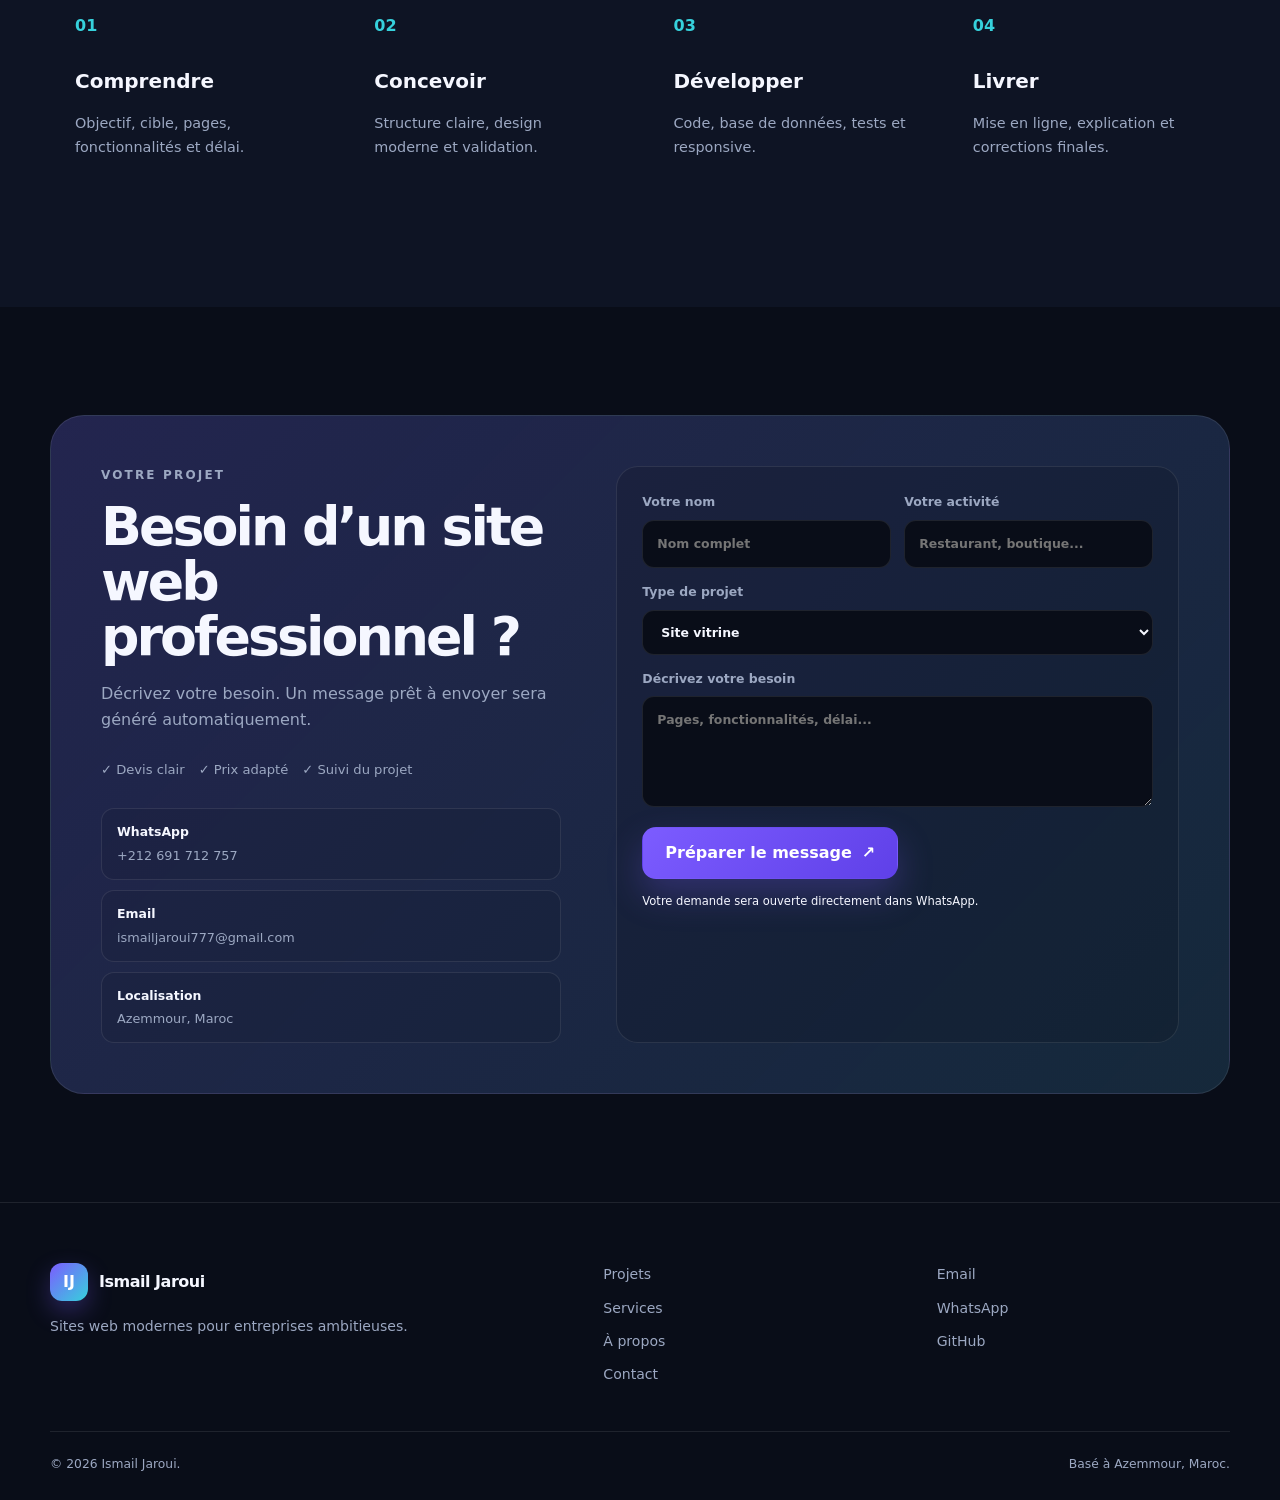
==== commit 368f0abf: "Update contact information" ====
--- a/index.html
+++ b/index.html
@@ -37,7 +37,7 @@
       <div class="container hero-grid">
         <div class="hero-copy reveal">
           <div class="status-pill"><span></span> Disponible pour de nouveaux projets</div>
-          <p class="eyebrow">Développeur Web Full Stack • Maroc</p>
+          <p class="eyebrow">Développeur Web Full Stack • Azemmour, Maroc</p>
           <h1>Je transforme vos idées en <span class="gradient-text">sites web qui vendent.</span></h1>
           <p class="hero-lead">Sites vitrines modernes, plateformes de réservation et boutiques e-commerce rapides, responsives et faciles à gérer.</p>
           <div class="hero-actions">
@@ -90,9 +90,11 @@
 
         <div class="project-grid">
           <article class="project-card reveal">
-            <a class="project-media restaurant" href="projects/restaurant.html" aria-label="Voir le projet Restaurant Pro">
-              <img src="assets/images/restaurant-preview.svg" alt="Aperçu du site Restaurant Pro">
-              <span class="project-number">01</span>
+            <a class="project-media project-collage restaurant" href="projects/restaurant.html" aria-label="Voir le projet Restaurant Pro">
+              <img class="collage-main" src="assets/images/projects/restaurant/01-accueil.svg" alt="Accueil Restaurant Pro">
+              <img class="collage-small top" src="assets/images/projects/restaurant/02-menu.svg" alt="Deuxième écran Restaurant Pro">
+              <img class="collage-small bottom" src="assets/images/projects/restaurant/04-galerie.svg" alt="Dashboard ou galerie Restaurant Pro">
+              <span class="screens-badge">4 écrans</span><span class="project-number">01</span>
             </a>
             <div class="project-body">
               <div class="project-meta"><span>Site vitrine</span><span>Restaurant</span></div>
@@ -104,9 +106,11 @@
           </article>
 
           <article class="project-card reveal delay-1">
-            <a class="project-media medcare" href="projects/medcare.html" aria-label="Voir le projet MedCare Clinic">
-              <img src="assets/images/medcare-preview.svg" alt="Aperçu de MedCare Clinic">
-              <span class="project-number">02</span>
+            <a class="project-media project-collage medcare" href="projects/medcare.html" aria-label="Voir le projet MedCare Clinic">
+              <img class="collage-main" src="assets/images/projects/medcare/01-accueil.svg" alt="Accueil MedCare Clinic">
+              <img class="collage-small top" src="assets/images/projects/medcare/02-medecins.svg" alt="Deuxième écran MedCare Clinic">
+              <img class="collage-small bottom" src="assets/images/projects/medcare/04-dashboard.svg" alt="Dashboard ou galerie MedCare Clinic">
+              <span class="screens-badge">4 écrans</span><span class="project-number">02</span>
             </a>
             <div class="project-body">
               <div class="project-meta"><span>Application web</span><span>Santé</span></div>
@@ -118,9 +122,11 @@
           </article>
 
           <article class="project-card reveal delay-2">
-            <a class="project-media techstore" href="projects/techstore.html" aria-label="Voir le projet TechStore">
-              <img src="assets/images/techstore-preview.svg" alt="Aperçu de TechStore E-commerce">
-              <span class="project-number">03</span>
+            <a class="project-media project-collage techstore" href="projects/techstore.html" aria-label="Voir le projet TechStore">
+              <img class="collage-main" src="assets/images/projects/techstore/01-accueil.svg" alt="Accueil TechStore">
+              <img class="collage-small top" src="assets/images/projects/techstore/02-catalogue.svg" alt="Deuxième écran TechStore">
+              <img class="collage-small bottom" src="assets/images/projects/techstore/04-dashboard.svg" alt="Dashboard ou galerie TechStore">
+              <span class="screens-badge">4 écrans</span><span class="project-number">03</span>
             </a>
             <div class="project-body">
               <div class="project-meta"><span>E-commerce</span><span>Tech</span></div>
@@ -160,7 +166,7 @@
         <div class="about-copy reveal delay-1">
           <p class="eyebrow">À propos</p>
           <h2>Un développeur concentré sur le résultat.</h2>
-          <p>Je suis Ismail Jaroui, développeur web full stack basé au Maroc. Je construis des interfaces propres et des applications utiles avec Django, Python et JavaScript.</p>
+          <p>Je suis Ismail Jaroui, développeur web full stack basé à Azemmour, Maroc. Je construis des interfaces propres et des applications utiles avec Django, Python et JavaScript.</p>
           <p>Mon objectif est simple : livrer un site rapide, professionnel et facile à utiliser, qui aide réellement le client à développer son activité.</p>
           <div class="skill-list">
             <div><span>Frontend</span><strong>HTML, CSS, JavaScript</strong></div>
@@ -191,6 +197,11 @@
           <h2>Besoin d’un site web professionnel ?</h2>
           <p>Décrivez votre besoin. Un message prêt à envoyer sera généré automatiquement.</p>
           <div class="contact-points"><span>✓ Devis clair</span><span>✓ Prix adapté</span><span>✓ Suivi du projet</span></div>
+          <div class="direct-contact">
+            <a href="https://wa.me/212691712757" target="_blank" rel="noopener"><strong>WhatsApp</strong><span>+212 691 712 757</span></a>
+            <a href="mailto:ismailjaroui777@gmail.com"><strong>Email</strong><span>ismailjaroui777@gmail.com</span></a>
+            <div><strong>Localisation</strong><span>Azemmour, Maroc</span></div>
+          </div>
         </div>
         <form class="contact-form" id="contactForm">
           <div class="form-row">
@@ -203,7 +214,7 @@
             <button class="btn btn-primary" type="submit">Préparer le message <span>↗</span></button>
             <button class="btn btn-secondary hidden" type="button" id="copyMessage">Copier le message</button>
           </div>
-          <p class="form-note" id="formNote">Configurez votre WhatsApp ou email dans <code>assets/js/config.js</code>.</p>
+          <p class="form-note" id="formNote">Le formulaire ouvrira directement WhatsApp avec votre demande prête à envoyer.</p>
         </form>
       </div>
     </section>
@@ -215,7 +226,7 @@
       <div class="footer-links"><a href="#projets">Projets</a><a href="#services">Services</a><a href="#apropos">À propos</a><a href="#contact">Contact</a></div>
       <div class="social-links" id="socialLinks"></div>
     </div>
-    <div class="container footer-bottom"><span>© <span id="year"></span> Ismail Jaroui.</span><span>Conçu avec attention au Maroc.</span></div>
+    <div class="container footer-bottom"><span>© <span id="year"></span> Ismail Jaroui.</span><span>Basé à Azemmour, Maroc.</span></div>
   </footer>
 
   <div class="toast" id="toast" role="status" aria-live="polite"></div>
--- a/assets/css/style.css
+++ b/assets/css/style.css
@@ -4,3 +4,15 @@
 @media(max-width:980px){.hero-grid,.about-grid,.contact-card{grid-template-columns:1fr}.hero{padding-top:145px}.hero-visual{min-height:460px}.services-grid{grid-template-columns:1fr 1fr}.service-card:last-child{grid-column:1/-1}.process-grid{grid-template-columns:1fr 1fr}.about-grid{gap:40px}.about-visual{min-height:420px}.project-card,.project-card:nth-child(3){grid-column:span 12}.footer-grid{grid-template-columns:1fr 1fr}}
 @media(max-width:760px){.container{width:min(calc(100% - 28px),var(--container))}.section{padding:78px 0}.nav-toggle{display:block}.main-nav{position:absolute;left:14px;right:14px;top:70px;background:var(--surface);border:1px solid var(--line);border-radius:18px;padding:18px;display:none;flex-direction:column;align-items:stretch;gap:8px;box-shadow:var(--shadow)}.main-nav.open{display:flex}.main-nav>a{padding:10px}.theme-toggle{margin-top:8px}.hero{min-height:auto;padding-top:130px}.hero-grid{gap:45px}.hero h1{font-size:3.25rem}.hero-stats{gap:18px;justify-content:space-between}.hero-visual{min-height:390px}.browser-body{height:280px}.tech-badge{display:none}.marquee{justify-content:flex-start;overflow:hidden}.section-head{display:block}.section-head>p{margin-top:14px}.services-grid,.process-grid,.skill-list,.form-row{grid-template-columns:1fr}.service-card:last-child{grid-column:auto}.contact-card{padding:27px}.contact-form{padding:18px}.footer-grid{grid-template-columns:1fr 1fr}.footer-grid>div:first-child{grid-column:1/-1}.footer-bottom{display:block}.footer-bottom span{display:block;margin:5px 0}.experience-chip{right:0}.project-body{padding:22px}}
 @media(max-width:480px){.brand-text{display:none}.hero h1{font-size:2.75rem}.hero-actions .btn{width:100%}.hero-stats{display:grid;grid-template-columns:repeat(3,1fr);gap:8px}.hero-stats div{padding:10px 4px;border:1px solid var(--line);border-radius:10px;text-align:center}.hero-stats strong{font-size:.9rem}.hero-stats span{font-size:.62rem}.hero-visual{min-height:320px}.browser-body{height:220px;grid-template-columns:55px 1fr}.mini-content{padding:18px}.mini-chart{height:100px}.about-visual{min-height:350px}.portrait-card{width:290px}.portrait-initials{font-size:5rem}.footer-grid{grid-template-columns:1fr}.contact-card{border-radius:24px}}
+
+/* Aperçus multi-écrans des projets */
+.project-collage{position:relative;display:grid!important;grid-template-columns:2.15fr 1fr;grid-template-rows:1fr 1fr;gap:10px;padding:10px;overflow:hidden;background:var(--surface-2)}
+.project-collage img{width:100%;height:100%;object-fit:cover;border-radius:14px;border:1px solid rgba(255,255,255,.12);transition:transform .35s ease,filter .35s ease}
+.project-collage .collage-main{grid-row:1/3;min-height:300px}
+.project-collage .collage-small{min-height:142px}
+.project-collage:hover img{transform:scale(1.018);filter:saturate(1.08)}
+.screens-badge{position:absolute;left:22px;bottom:22px;z-index:3;padding:8px 12px;border-radius:999px;background:rgba(7,10,18,.82);backdrop-filter:blur(10px);color:#fff;font-size:.75rem;font-weight:900;border:1px solid rgba(255,255,255,.18)}
+.project-collage .project-number{z-index:3}
+@media(max-width:600px){.project-collage{grid-template-columns:1.8fr 1fr;gap:7px;padding:7px}.project-collage .collage-main{min-height:220px}.project-collage .collage-small{min-height:106px}.screens-badge{left:15px;bottom:15px}}
+
+.direct-contact{display:grid;gap:10px;margin-top:28px}.direct-contact a,.direct-contact>div{display:flex;flex-direction:column;gap:2px;padding:13px 15px;border:1px solid var(--line);border-radius:13px;background:rgba(0,0,0,.08);transition:.2s}.direct-contact a:hover{border-color:rgba(124,92,255,.55);transform:translateY(-2px)}.direct-contact strong{font-size:.78rem;color:var(--text)}.direct-contact span{font-size:.8rem;color:var(--muted);overflow-wrap:anywhere}
